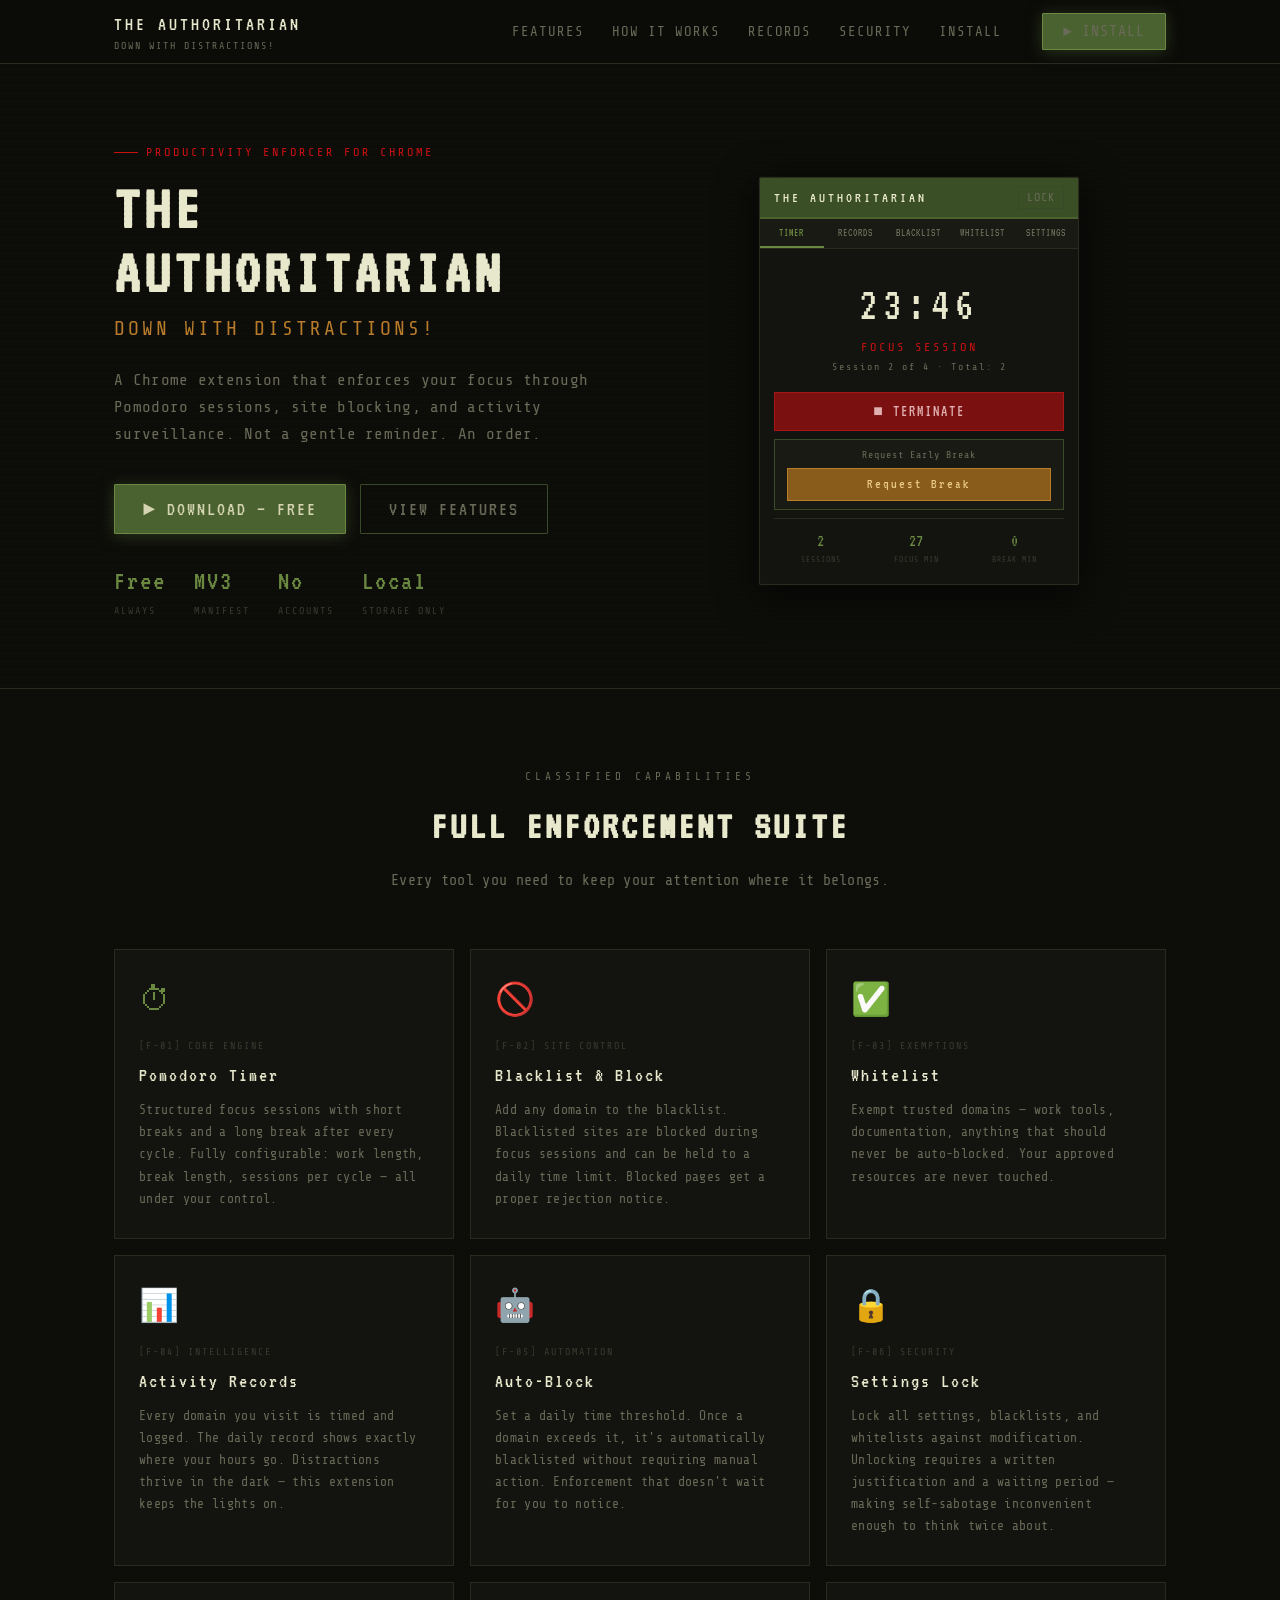
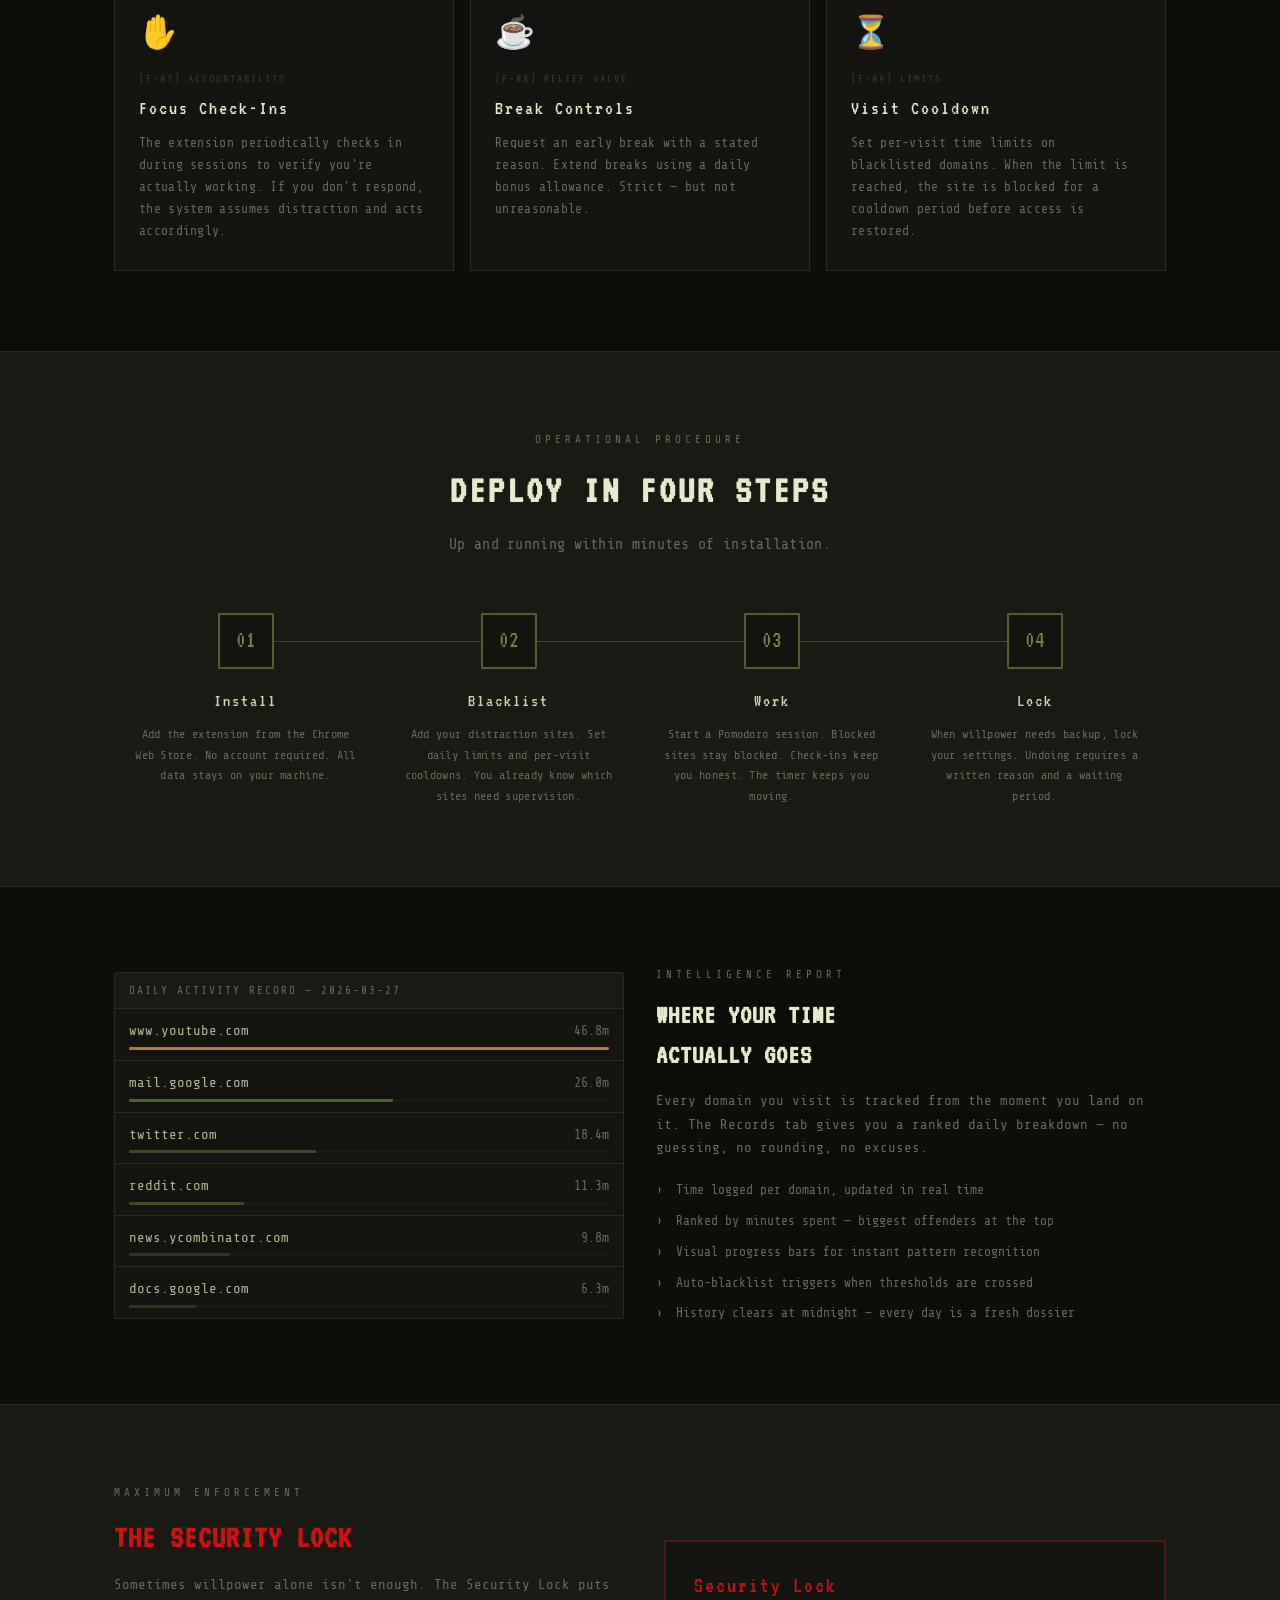
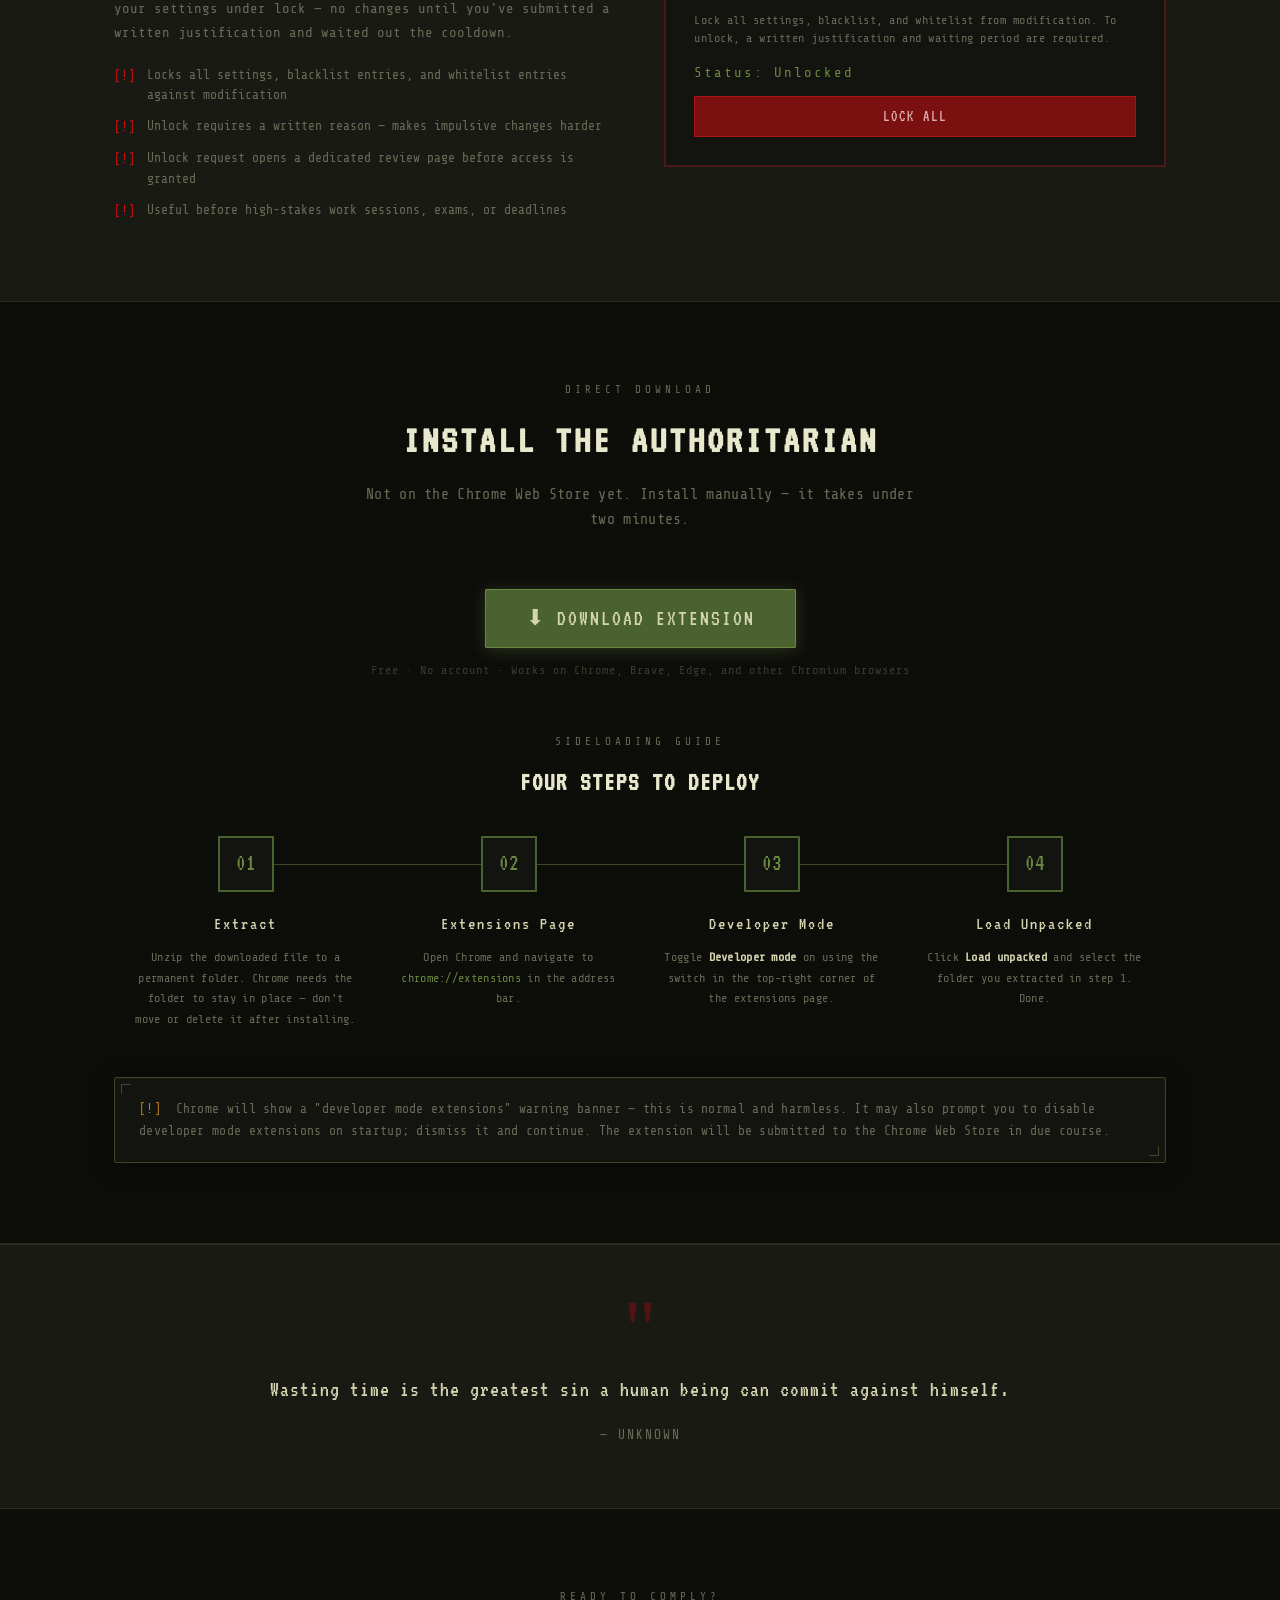
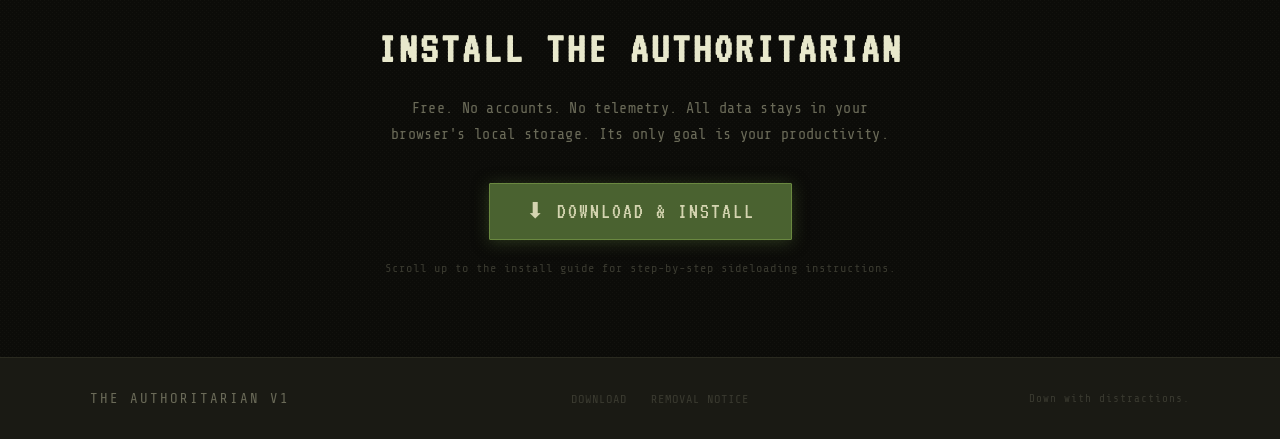
==== index.html @ 8052cf98 "Add files via upload" ====
<!DOCTYPE html>
<html lang="en">
<head>
  <meta charset="UTF-8">
  <meta name="viewport" content="width=device-width, initial-scale=1.0">
  <title>The Authoritarian — Down With Distractions</title>
  <meta name="description" content="A totalitarian productivity enforcer for Chrome. Pomodoro timer, site blacklisting, activity records, and a tamper-proof security lock. Down with distractions.">
  <link rel="icon" href="../icons/icon128.png">
  <link rel="stylesheet" href="style.css">
</head>
<body>

  <div class="static-rain" id="rain"></div>

  <!-- ============================================================
       NAV
       ============================================================ -->
  <nav>
    <div class="nav-inner">
      <div class="nav-brand">
        <span class="name">The Authoritarian</span>
        <span class="sub">Down with distractions!</span>
      </div>
      <ul class="nav-links">
        <li><a href="#features">Features</a></li>
        <li><a href="#how-it-works">How It Works</a></li>
        <li><a href="#records">Records</a></li>
        <li><a href="#lock">Security</a></li>
        <li><a href="#install">Install</a></li>
        <li class="nav-cta">
          <a class="btn btn-primary" href="#install" style="font-size:15px;padding:7px 20px;">► Install</a>
        </li>
      </ul>
    </div>
  </nav>

  <main>

    <!-- ============================================================
         HERO
         ============================================================ -->
    <section class="hero">
      <div class="container">
        <div class="hero-inner">
          <div class="hero-copy">
            <div class="hero-eyebrow">Productivity Enforcer for Chrome</div>
            <h1>THE<br>AUTHOR&shy;ITARIAN</h1>
            <div class="hero-sub">Down with distractions!</div>
            <p class="hero-desc">
              A Chrome extension that enforces your focus through Pomodoro sessions,
              site blocking, and activity surveillance. Not a gentle reminder.
              An order.
            </p>
            <div class="hero-actions">
              <a class="btn btn-primary" href="#install">► Download — Free</a>
              <a class="btn btn-outline" href="#features">View Features</a>
            </div>
            <div class="hero-meta">
              <div class="hero-stat">
                <div class="val">Free</div>
                <div class="lbl">Always</div>
              </div>
              <div class="hero-stat">
                <div class="val">MV3</div>
                <div class="lbl">Manifest</div>
              </div>
              <div class="hero-stat">
                <div class="val">No</div>
                <div class="lbl">Accounts</div>
              </div>
              <div class="hero-stat">
                <div class="val">Local</div>
                <div class="lbl">Storage Only</div>
              </div>
            </div>
          </div>

          <!-- Extension popup mockup -->
          <div class="mockup-wrap">
            <div class="mockup-glow"></div>
            <div class="mockup">
              <div class="mockup-header">
                <span class="title">THE AUTHORITARIAN</span>
                <span class="lock">LOCK</span>
              </div>
              <div class="mockup-tabs">
                <div class="mockup-tab active">Timer</div>
                <div class="mockup-tab">Records</div>
                <div class="mockup-tab">Blacklist</div>
                <div class="mockup-tab">Whitelist</div>
                <div class="mockup-tab">Settings</div>
              </div>
              <div class="mockup-body">
                <div class="mockup-timer">
                  <div class="time">23:46</div>
                  <div class="mode">Focus Session</div>
                  <div class="session">Session 2 of 4 · Total: 2</div>
                </div>
                <div class="mockup-terminate">■ Terminate</div>
                <div class="mockup-break-panel">
                  <div class="label">Request Early Break</div>
                  <div class="mockup-break-btn">Request Break</div>
                </div>
                <div class="mockup-stats">
                  <div class="mockup-stat"><div class="v">2</div><div class="l">Sessions</div></div>
                  <div class="mockup-stat"><div class="v">27</div><div class="l">Focus Min</div></div>
                  <div class="mockup-stat"><div class="v">0</div><div class="l">Break Min</div></div>
                </div>
              </div>
            </div>
          </div>
        </div>
      </div>
    </section>

    <!-- ============================================================
         FEATURES
         ============================================================ -->
    <section id="features">
      <div class="container">
        <div class="section-header">
          <div class="section-eyebrow">Classified Capabilities</div>
          <h2 class="section-title">Full Enforcement Suite</h2>
          <p class="section-sub">Every tool you need to keep your attention where it belongs.</p>
        </div>

        <div class="features-grid">

          <div class="feature-card">
            <span class="feature-icon">⏱</span>
            <div class="feature-code">[F-01] Core Engine</div>
            <div class="feature-title">Pomodoro Timer</div>
            <p class="feature-desc">
              Structured focus sessions with short breaks and a long break after every cycle.
              Fully configurable: work length, break length, sessions per cycle — all under your control.
            </p>
          </div>

          <div class="feature-card">
            <span class="feature-icon">🚫</span>
            <div class="feature-code">[F-02] Site Control</div>
            <div class="feature-title">Blacklist & Block</div>
            <p class="feature-desc">
              Add any domain to the blacklist. Blacklisted sites are blocked during focus sessions
              and can be held to a daily time limit. Blocked pages get a proper rejection notice.
            </p>
          </div>

          <div class="feature-card">
            <span class="feature-icon">✅</span>
            <div class="feature-code">[F-03] Exemptions</div>
            <div class="feature-title">Whitelist</div>
            <p class="feature-desc">
              Exempt trusted domains — work tools, documentation, anything that should never
              be auto-blocked. Your approved resources are never touched.
            </p>
          </div>

          <div class="feature-card">
            <span class="feature-icon">📊</span>
            <div class="feature-code">[F-04] Intelligence</div>
            <div class="feature-title">Activity Records</div>
            <p class="feature-desc">
              Every domain you visit is timed and logged. The daily record shows exactly where
              your hours go. Distractions thrive in the dark — this extension keeps the lights on.
            </p>
          </div>

          <div class="feature-card">
            <span class="feature-icon">🤖</span>
            <div class="feature-code">[F-05] Automation</div>
            <div class="feature-title">Auto-Block</div>
            <p class="feature-desc">
              Set a daily time threshold. Once a domain exceeds it, it's automatically blacklisted
              without requiring manual action. Enforcement that doesn't wait for you to notice.
            </p>
          </div>

          <div class="feature-card">
            <span class="feature-icon">🔒</span>
            <div class="feature-code">[F-06] Security</div>
            <div class="feature-title">Settings Lock</div>
            <p class="feature-desc">
              Lock all settings, blacklists, and whitelists against modification. Unlocking requires
              a written justification and a waiting period — making self-sabotage inconvenient
              enough to think twice about.
            </p>
          </div>

          <div class="feature-card">
            <span class="feature-icon">✋</span>
            <div class="feature-code">[F-07] Accountability</div>
            <div class="feature-title">Focus Check-Ins</div>
            <p class="feature-desc">
              The extension periodically checks in during sessions to verify you're actually working.
              If you don't respond, the system assumes distraction and acts accordingly.
            </p>
          </div>

          <div class="feature-card">
            <span class="feature-icon">☕</span>
            <div class="feature-code">[F-08] Relief Valve</div>
            <div class="feature-title">Break Controls</div>
            <p class="feature-desc">
              Request an early break with a stated reason. Extend breaks using a daily
              bonus allowance. Strict — but not unreasonable.
            </p>
          </div>

          <div class="feature-card">
            <span class="feature-icon">⏳</span>
            <div class="feature-code">[F-09] Limits</div>
            <div class="feature-title">Visit Cooldown</div>
            <p class="feature-desc">
              Set per-visit time limits on blacklisted domains. When the limit is reached,
              the site is blocked for a cooldown period before access is restored.
            </p>
          </div>

        </div>
      </div>
    </section>

    <!-- ============================================================
         HOW IT WORKS
         ============================================================ -->
    <section id="how-it-works" style="background: var(--bg-inset);">
      <div class="container">
        <div class="section-header">
          <div class="section-eyebrow">Operational Procedure</div>
          <h2 class="section-title">Deploy In Four Steps</h2>
          <p class="section-sub">Up and running within minutes of installation.</p>
        </div>

        <div class="steps">
          <div class="step">
            <div class="step-num">01</div>
            <div class="step-title">Install</div>
            <p class="step-desc">
              Add the extension from the Chrome Web Store. No account required.
              All data stays on your machine.
            </p>
          </div>
          <div class="step">
            <div class="step-num">02</div>
            <div class="step-title">Blacklist</div>
            <p class="step-desc">
              Add your distraction sites. Set daily limits and per-visit cooldowns.
              You already know which sites need supervision.
            </p>
          </div>
          <div class="step">
            <div class="step-num">03</div>
            <div class="step-title">Work</div>
            <p class="step-desc">
              Start a Pomodoro session. Blocked sites stay blocked.
              Check-ins keep you honest. The timer keeps you moving.
            </p>
          </div>
          <div class="step">
            <div class="step-num">04</div>
            <div class="step-title">Lock</div>
            <p class="step-desc">
              When willpower needs backup, lock your settings.
              Undoing requires a written reason and a waiting period.
            </p>
          </div>
        </div>
      </div>
    </section>

    <!-- ============================================================
         RECORDS
         ============================================================ -->
    <section id="records">
      <div class="container">
        <div class="records-demo">
          <div class="records-panel">
            <div class="records-panel-header">Daily Activity Record — 2026-03-27</div>
            <div class="record-row">
              <div class="record-row-top">
                <span class="record-domain">www.youtube.com</span>
                <span class="record-time">46.8m</span>
              </div>
              <div class="record-bar"><div class="record-fill top" style="width:100%"></div></div>
            </div>
            <div class="record-row">
              <div class="record-row-top">
                <span class="record-domain">mail.google.com</span>
                <span class="record-time">26.0m</span>
              </div>
              <div class="record-bar"><div class="record-fill high" style="width:55%"></div></div>
            </div>
            <div class="record-row">
              <div class="record-row-top">
                <span class="record-domain">twitter.com</span>
                <span class="record-time">18.4m</span>
              </div>
              <div class="record-bar"><div class="record-fill mid" style="width:39%"></div></div>
            </div>
            <div class="record-row">
              <div class="record-row-top">
                <span class="record-domain">reddit.com</span>
                <span class="record-time">11.3m</span>
              </div>
              <div class="record-bar"><div class="record-fill mid" style="width:24%"></div></div>
            </div>
            <div class="record-row">
              <div class="record-row-top">
                <span class="record-domain">news.ycombinator.com</span>
                <span class="record-time">9.8m</span>
              </div>
              <div class="record-bar"><div class="record-fill low" style="width:21%"></div></div>
            </div>
            <div class="record-row">
              <div class="record-row-top">
                <span class="record-domain">docs.google.com</span>
                <span class="record-time">6.3m</span>
              </div>
              <div class="record-bar"><div class="record-fill low" style="width:14%"></div></div>
            </div>
          </div>

          <div class="records-copy">
            <div class="section-eyebrow" style="text-align:left;margin-bottom:14px;">Intelligence Report</div>
            <h3>Where Your Time<br>Actually Goes</h3>
            <p>
              Every domain you visit is tracked from the moment you land on it.
              The Records tab gives you a ranked daily breakdown — no guessing,
              no rounding, no excuses.
            </p>
            <ul>
              <li>Time logged per domain, updated in real time</li>
              <li>Ranked by minutes spent — biggest offenders at the top</li>
              <li>Visual progress bars for instant pattern recognition</li>
              <li>Auto-blacklist triggers when thresholds are crossed</li>
              <li>History clears at midnight — every day is a fresh dossier</li>
            </ul>
          </div>
        </div>
      </div>
    </section>

    <!-- ============================================================
         SECURITY LOCK
         ============================================================ -->
    <section id="lock" style="background: var(--bg-inset);">
      <div class="container">
        <div class="lock-showcase">
          <div class="lock-copy">
            <div class="section-eyebrow" style="text-align:left;margin-bottom:14px;">Maximum Enforcement</div>
            <h3>The Security Lock</h3>
            <p>
              Sometimes willpower alone isn't enough. The Security Lock puts
              your settings under lock — no changes until you've submitted a written
              justification and waited out the cooldown.
            </p>
            <ul class="lock-feature-list">
              <li>
                <span>[!]</span>
                <span>Locks all settings, blacklist entries, and whitelist entries against modification</span>
              </li>
              <li>
                <span>[!]</span>
                <span>Unlock requires a written reason — makes impulsive changes harder</span>
              </li>
              <li>
                <span>[!]</span>
                <span>Unlock request opens a dedicated review page before access is granted</span>
              </li>
              <li>
                <span>[!]</span>
                <span>Useful before high-stakes work sessions, exams, or deadlines</span>
              </li>
            </ul>
          </div>

          <div class="lock-panel">
            <div class="lock-panel-title">Security Lock</div>
            <p class="lock-panel-desc">
              Lock all settings, blacklist, and whitelist from modification.
              To unlock, a written justification and waiting period are required.
            </p>
            <div class="lock-status-row">Status: Unlocked</div>
            <div class="lock-btns">
              <div class="lock-btn-demo deny">Lock All</div>
              <div class="lock-btn-demo amber">Request Unlock</div>
            </div>
          </div>
        </div>
      </div>
    </section>

    <!-- ============================================================
         INSTALL
         ============================================================ -->
    <section id="install">
      <div class="container">
        <div class="section-header">
          <div class="section-eyebrow">Direct Download</div>
          <h2 class="section-title">Install The Authoritarian</h2>
          <p class="section-sub">Not on the Chrome Web Store yet. Install manually — it takes under two minutes.</p>
        </div>

        <div style="text-align:center; margin-bottom:56px;">
          <a class="btn btn-primary" href="the-authoritarian.zip" download style="font-size:22px;padding:13px 40px;">⬇ Download Extension</a>
          <div class="cta-note" style="margin-top:14px;">Free · No account · Works on Chrome, Brave, Edge, and other Chromium browsers</div>
        </div>

        <div class="section-header" style="margin-bottom:36px;">
          <div class="section-eyebrow">Sideloading Guide</div>
          <h3 style="font-size:26px;letter-spacing:2px;color:var(--text-white);text-transform:uppercase;">Four Steps to Deploy</h3>
        </div>

        <div class="steps">
          <div class="step">
            <div class="step-num">01</div>
            <div class="step-title">Extract</div>
            <p class="step-desc">Unzip the downloaded file to a permanent folder. Chrome needs the folder to stay in place — don't move or delete it after installing.</p>
          </div>
          <div class="step">
            <div class="step-num">02</div>
            <div class="step-title">Extensions Page</div>
            <p class="step-desc">Open Chrome and navigate to <span style="font-family:var(--font-mono);color:var(--green-bright);font-size:12px;">chrome://extensions</span> in the address bar.</p>
          </div>
          <div class="step">
            <div class="step-num">03</div>
            <div class="step-title">Developer Mode</div>
            <p class="step-desc">Toggle <strong style="color:var(--text-bright)">Developer mode</strong> on using the switch in the top-right corner of the extensions page.</p>
          </div>
          <div class="step">
            <div class="step-num">04</div>
            <div class="step-title">Load Unpacked</div>
            <p class="step-desc">Click <strong style="color:var(--text-bright)">Load unpacked</strong> and select the folder you extracted in step 1. Done.</p>
          </div>
        </div>

        <div class="card" style="margin-top:48px;padding:20px 24px;border-color:var(--border-green);">
          <p style="font-size:13px;font-family:var(--font-mono);color:var(--text-dim);line-height:1.7;letter-spacing:0.3px;">
            <span style="color:var(--amber)">[!]</span>&nbsp;
            Chrome will show a "developer mode extensions" warning banner — this is normal and harmless. It may also prompt you to disable developer mode extensions on startup; dismiss it and continue. The extension will be submitted to the Chrome Web Store in due course.
          </p>
        </div>
      </div>
    </section>

    <!-- ============================================================
         QUOTE
         ============================================================ -->
    <div class="quote-section">
      <div class="container">
        <span class="quote-mark">"</span>
        <p class="quote-text">
          Wasting time is the greatest sin a human being can commit against himself.
        </p>
        <div class="quote-source">— Unknown</div>
      </div>
    </div>

    <!-- ============================================================
         CTA
         ============================================================ -->
    <section class="cta-section">
      <div class="container">
        <div class="section-eyebrow" style="margin-bottom:14px;">Ready to Comply?</div>
        <h2>Install The Authoritarian</h2>
        <p>
          Free. No accounts. No telemetry. All data stays in your browser's local storage.
          Its only goal is your productivity.
        </p>
        <div class="cta-actions">
          <a class="btn btn-primary" href="#install" style="font-size:22px;padding:12px 36px;">⬇ Download &amp; Install</a>
        </div>
        <div class="cta-note">Scroll up to the install guide for step-by-step sideloading instructions.</div>
      </div>
    </section>

  </main>

  <!-- ============================================================
       FOOTER
       ============================================================ -->
  <footer>
    <div class="footer-inner">
      <div class="footer-brand">The Authoritarian v1</div>
      <ul class="footer-links">
        <li><a href="the-authoritarian.zip" download>Download</a></li>
        <li><a href="uninstall.html">Removal Notice</a></li>
      </ul>
      <div class="footer-copy">Down with distractions.</div>
    </div>
  </footer>

  <script>
    // Falling green lines background effect
    const rain = document.getElementById('rain');
    for (let i = 0; i < 50; i++) {
      const line = document.createElement('div');
      line.className = 'rain-line';
      line.style.left              = Math.random() * 100 + '%';
      line.style.height            = (Math.random() * 40 + 20) + 'px';
      line.style.animationDuration = (Math.random() * 4 + 3) + 's';
      line.style.animationDelay    = Math.random() * 6 + 's';
      line.style.opacity           = (Math.random() * 0.3 + 0.05).toString();
      rain.appendChild(line);
    }
  </script>
</body>
</html>
---- style.css ----
/* ============================================================
   THE AUTHORITARIAN — Website Design System
   ============================================================ */

@import url('https://fonts.googleapis.com/css2?family=VT323&family=Share+Tech+Mono&display=swap');

:root {
  --bg:           #0c0c09;
  --bg-card:      #131310;
  --bg-inset:     #1a1a14;
  --bg-row:       #171714;

  --green:        #4a6230;
  --green-dim:    #3a4f25;
  --green-bright: #6a8840;
  --green-glow:   rgba(74, 98, 48, 0.25);

  --red:          #7a1010;
  --red-bright:   #a81515;
  --stamp:        #cc1111;
  --stamp-glow:   rgba(204, 17, 17, 0.3);

  --amber:        #b87c2a;
  --amber-dim:    #8a5c1c;

  --text:         #b4b494;
  --text-dim:     #6a6a58;
  --text-faint:   #3a3a30;
  --text-bright:  #d4d4b0;
  --text-white:   #e8e8cc;

  --border:       #2a2a20;
  --border-green: #3a4a28;
  --border-red:   #4a1818;

  --font-main:    'VT323', 'Courier New', monospace;
  --font-mono:    'Share Tech Mono', 'Courier New', monospace;

  --dither: url("data:image/svg+xml,%3Csvg xmlns='http://www.w3.org/2000/svg' width='4' height='4'%3E%3Crect width='1' height='1' x='0' y='0' fill='rgba(180,180,148,0.03)'/%3E%3Crect width='1' height='1' x='2' y='2' fill='rgba(180,180,148,0.03)'/%3E%3Crect width='1' height='1' x='1' y='3' fill='rgba(0,0,0,0.04)'/%3E%3Crect width='1' height='1' x='3' y='1' fill='rgba(0,0,0,0.04)'/%3E%3C/svg%3E");
}

*, *::before, *::after { margin: 0; padding: 0; box-sizing: border-box; }

html { scroll-behavior: smooth; }

body {
  background: var(--bg);
  background-image: var(--dither);
  color: var(--text);
  font-family: var(--font-main);
  font-size: 18px;
  line-height: 1.4;
  min-height: 100vh;
  overflow-x: hidden;
}

/* ---- Scrollbar ---- */
::-webkit-scrollbar { width: 6px; }
::-webkit-scrollbar-track { background: var(--bg); }
::-webkit-scrollbar-thumb { background: var(--border-green); border-radius: 1px; }

/* ---- Typography ---- */
h1, h2, h3, h4 {
  font-family: var(--font-main);
  color: var(--text-white);
  letter-spacing: 1px;
  text-transform: uppercase;
}

p { line-height: 1.6; }

a { color: var(--green-bright); text-decoration: none; }
a:hover { color: var(--text-bright); }

/* ---- Layout ---- */
.container {
  max-width: 1100px;
  margin: 0 auto;
  padding: 0 24px;
}

/* ---- Buttons ---- */
.btn {
  font-family: var(--font-main);
  font-size: 20px;
  letter-spacing: 2px;
  text-transform: uppercase;
  border: none;
  border-radius: 1px;
  padding: 10px 28px;
  cursor: pointer;
  transition: all 0.1s;
  display: inline-block;
  text-align: center;
}
.btn:active { transform: translateY(1px); }

.btn-primary {
  background: var(--green);
  color: var(--text-bright);
  border: 1px solid var(--green-bright);
  box-shadow: 0 2px 16px rgba(74,98,48,0.5);
}
.btn-primary:hover { background: var(--green-bright); color: var(--text-white); }

.btn-red {
  background: var(--red);
  color: #e0b0b0;
  border: 1px solid var(--red-bright);
  box-shadow: 0 2px 12px rgba(122,16,16,0.4);
}
.btn-red:hover { background: var(--red-bright); }

.btn-outline {
  background: transparent;
  color: var(--text-dim);
  border: 1px solid var(--border-green);
}
.btn-outline:hover { border-color: var(--green); color: var(--text); }

/* ---- Tag ---- */
.tag {
  font-size: 11px;
  font-family: var(--font-mono);
  letter-spacing: 2px;
  text-transform: uppercase;
  padding: 3px 10px;
  border-radius: 1px;
  display: inline-block;
}
.tag-green { background: rgba(74,98,48,0.2); color: var(--green-bright); border: 1px solid var(--border-green); }
.tag-red   { background: rgba(122,16,16,0.2); color: #d06060; border: 1px solid var(--border-red); }
.tag-amber { background: rgba(184,124,42,0.15); color: var(--amber); border: 1px solid rgba(184,124,42,0.3); }

/* ---- Card ---- */
.card {
  background: var(--bg-card);
  background-image: var(--dither);
  border: 1px solid var(--border);
  border-radius: 2px;
  box-shadow: 0 4px 24px rgba(0,0,0,0.5), inset 0 1px 0 rgba(180,180,148,0.04);
  position: relative;
}
.card::before {
  content: '';
  position: absolute;
  top: 6px; left: 6px;
  width: 10px; height: 10px;
  border-top: 1px solid var(--border-green);
  border-left: 1px solid var(--border-green);
  pointer-events: none;
}
.card::after {
  content: '';
  position: absolute;
  bottom: 6px; right: 6px;
  width: 10px; height: 10px;
  border-bottom: 1px solid var(--border-green);
  border-right: 1px solid var(--border-green);
  pointer-events: none;
}

/* ---- Divider ---- */
.divider {
  border: none;
  border-top: 1px solid var(--border);
  margin: 0;
}

/* ================================================================
   NAV
   ================================================================ */
nav {
  position: sticky;
  top: 0;
  z-index: 100;
  background: rgba(12,12,9,0.95);
  border-bottom: 1px solid var(--border);
  backdrop-filter: blur(8px);
}
.nav-inner {
  display: flex;
  align-items: center;
  justify-content: space-between;
  padding: 10px 24px;
  max-width: 1100px;
  margin: 0 auto;
}
.nav-brand {
  display: flex;
  flex-direction: column;
  gap: 1px;
}
.nav-brand .name {
  font-size: 20px;
  color: var(--text-white);
  letter-spacing: 3px;
  font-family: var(--font-main);
  text-transform: uppercase;
}
.nav-brand .sub {
  font-size: 10px;
  color: var(--text-dim);
  letter-spacing: 2px;
  font-family: var(--font-mono);
  text-transform: uppercase;
}
.nav-links {
  display: flex;
  align-items: center;
  gap: 28px;
  list-style: none;
}
.nav-links a {
  font-size: 14px;
  font-family: var(--font-mono);
  color: var(--text-dim);
  letter-spacing: 1px;
  text-transform: uppercase;
  transition: color 0.15s;
}
.nav-links a:hover { color: var(--text-bright); }
.nav-cta { margin-left: 12px; }

/* ================================================================
   HERO
   ================================================================ */
.hero {
  padding: 80px 0 70px;
  position: relative;
  overflow: hidden;
  border-bottom: 1px solid var(--border);
}

/* scan-line overlay */
.hero::before {
  content: '';
  position: absolute;
  inset: 0;
  background: repeating-linear-gradient(
    transparent,
    transparent 3px,
    rgba(0,0,0,0.06) 3px,
    rgba(0,0,0,0.06) 4px
  );
  pointer-events: none;
}

.hero-inner {
  display: grid;
  grid-template-columns: 1fr 1fr;
  gap: 64px;
  align-items: center;
  position: relative;
  z-index: 1;
}

.hero-eyebrow {
  font-size: 12px;
  font-family: var(--font-mono);
  color: var(--stamp);
  letter-spacing: 3px;
  text-transform: uppercase;
  margin-bottom: 16px;
  display: flex;
  align-items: center;
  gap: 8px;
}
.hero-eyebrow::before {
  content: '';
  display: inline-block;
  width: 24px;
  height: 1px;
  background: var(--stamp);
}

.hero h1 {
  font-size: 64px;
  line-height: 1;
  color: var(--text-white);
  letter-spacing: 4px;
  margin-bottom: 10px;
}

.hero-sub {
  font-size: 20px;
  color: var(--amber);
  letter-spacing: 3px;
  font-family: var(--font-mono);
  text-transform: uppercase;
  margin-bottom: 24px;
}

.hero-desc {
  font-size: 16px;
  font-family: var(--font-mono);
  color: var(--text-dim);
  line-height: 1.7;
  letter-spacing: 0.3px;
  margin-bottom: 36px;
  max-width: 480px;
}

.hero-actions {
  display: flex;
  gap: 14px;
  align-items: center;
  flex-wrap: wrap;
}

.hero-meta {
  margin-top: 28px;
  display: flex;
  gap: 28px;
}
.hero-stat { text-align: left; }
.hero-stat .val {
  font-size: 28px;
  color: var(--green-bright);
  font-family: var(--font-main);
  letter-spacing: 2px;
}
.hero-stat .lbl {
  font-size: 10px;
  font-family: var(--font-mono);
  color: var(--text-faint);
  letter-spacing: 2px;
  text-transform: uppercase;
  margin-top: 2px;
}

/* ---- Extension mockup ---- */
.mockup-wrap {
  position: relative;
  display: flex;
  justify-content: center;
  align-items: center;
}

.mockup-glow {
  position: absolute;
  width: 340px;
  height: 340px;
  background: radial-gradient(circle, rgba(74,98,48,0.15) 0%, transparent 70%);
  border-radius: 50%;
}

.mockup {
  width: 320px;
  background: var(--bg-card);
  border: 1px solid var(--border);
  border-radius: 2px;
  box-shadow: 0 8px 40px rgba(0,0,0,0.7), 0 0 1px var(--border-green);
  overflow: hidden;
  position: relative;
}

.mockup-header {
  background: var(--green-dim);
  border-bottom: 2px solid var(--green);
  padding: 8px 14px;
  display: flex;
  justify-content: space-between;
  align-items: center;
}
.mockup-header .title {
  font-size: 15px;
  color: var(--text-white);
  letter-spacing: 3px;
}
.mockup-header .lock {
  font-size: 12px;
  color: var(--text-dim);
  font-family: var(--font-mono);
  letter-spacing: 1px;
  border: 1px solid var(--border-green);
  padding: 2px 8px;
}

.mockup-tabs {
  display: flex;
  background: var(--bg-inset);
  border-bottom: 1px solid var(--border);
}
.mockup-tab {
  flex: 1;
  padding: 6px 4px;
  text-align: center;
  font-size: 11px;
  font-family: var(--font-main);
  letter-spacing: 1px;
  text-transform: uppercase;
  color: var(--text-dim);
  border-bottom: 2px solid transparent;
}
.mockup-tab.active {
  color: var(--green-bright);
  border-bottom-color: var(--green-bright);
}

.mockup-body { padding: 14px; }

.mockup-timer {
  text-align: center;
  padding: 10px 0;
}
.mockup-timer .time {
  font-size: 46px;
  font-family: var(--font-main);
  color: var(--text-white);
  letter-spacing: 6px;
}
.mockup-timer .mode {
  font-size: 12px;
  font-family: var(--font-mono);
  color: var(--stamp);
  letter-spacing: 3px;
  text-transform: uppercase;
  margin-top: 2px;
}
.mockup-timer .session {
  font-size: 10px;
  font-family: var(--font-mono);
  color: var(--text-dim);
  letter-spacing: 2px;
  margin-top: 4px;
}

.mockup-terminate {
  background: var(--red);
  border: 1px solid var(--red-bright);
  color: #e0b0b0;
  font-family: var(--font-main);
  font-size: 16px;
  letter-spacing: 2px;
  text-transform: uppercase;
  width: 100%;
  padding: 7px;
  text-align: center;
  margin: 8px 0;
  cursor: default;
}

.mockup-break-panel {
  background: var(--bg-inset);
  border: 1px solid var(--border-green);
  padding: 8px 12px;
  text-align: center;
}
.mockup-break-panel .label {
  font-size: 10px;
  font-family: var(--font-mono);
  color: var(--text-dim);
  letter-spacing: 1px;
  margin-bottom: 6px;
}
.mockup-break-btn {
  background: var(--amber-dim);
  border: 1px solid var(--amber);
  color: #e8c880;
  font-family: var(--font-main);
  font-size: 14px;
  letter-spacing: 2px;
  width: 100%;
  padding: 6px;
  text-align: center;
  cursor: default;
}

.mockup-stats {
  display: flex;
  justify-content: space-around;
  padding: 10px 0 4px;
  border-top: 1px solid var(--border);
  margin-top: 8px;
}
.mockup-stat .v {
  font-size: 18px;
  color: var(--green-bright);
  font-family: var(--font-main);
  text-align: center;
}
.mockup-stat .l {
  font-size: 8px;
  font-family: var(--font-mono);
  color: var(--text-faint);
  text-transform: uppercase;
  letter-spacing: 1px;
  text-align: center;
}

/* ================================================================
   SECTION COMMON
   ================================================================ */
section {
  padding: 80px 0;
  border-bottom: 1px solid var(--border);
}

.section-header {
  text-align: center;
  margin-bottom: 56px;
}
.section-eyebrow {
  font-size: 11px;
  font-family: var(--font-mono);
  color: var(--text-dim);
  letter-spacing: 4px;
  text-transform: uppercase;
  margin-bottom: 14px;
}
.section-title {
  font-size: 40px;
  color: var(--text-white);
  letter-spacing: 3px;
  margin-bottom: 14px;
}
.section-sub {
  font-size: 15px;
  font-family: var(--font-mono);
  color: var(--text-dim);
  letter-spacing: 0.3px;
  max-width: 580px;
  margin: 0 auto;
  line-height: 1.7;
}

/* ================================================================
   FEATURES GRID
   ================================================================ */
.features-grid {
  display: grid;
  grid-template-columns: repeat(3, 1fr);
  gap: 16px;
}

.feature-card {
  background: var(--bg-card);
  border: 1px solid var(--border);
  padding: 28px 24px;
  position: relative;
  transition: border-color 0.2s, box-shadow 0.2s;
}
.feature-card:hover {
  border-color: var(--border-green);
  box-shadow: 0 4px 24px rgba(74,98,48,0.15);
}
.feature-card::before {
  content: '';
  position: absolute;
  top: 0; left: 0; right: 0;
  height: 2px;
  background: var(--green);
  opacity: 0;
  transition: opacity 0.2s;
}
.feature-card:hover::before { opacity: 1; }

.feature-icon {
  font-size: 32px;
  margin-bottom: 16px;
  display: block;
  font-family: var(--font-mono);
  color: var(--green-bright);
  letter-spacing: 0;
}

.feature-code {
  font-size: 10px;
  font-family: var(--font-mono);
  color: var(--text-faint);
  letter-spacing: 2px;
  text-transform: uppercase;
  margin-bottom: 8px;
}

.feature-title {
  font-size: 20px;
  color: var(--text-white);
  letter-spacing: 2px;
  margin-bottom: 10px;
}

.feature-desc {
  font-size: 13px;
  font-family: var(--font-mono);
  color: var(--text-dim);
  line-height: 1.7;
  letter-spacing: 0.3px;
}

/* ================================================================
   HOW IT WORKS
   ================================================================ */
.steps {
  display: grid;
  grid-template-columns: repeat(4, 1fr);
  gap: 0;
  position: relative;
}
.steps::before {
  content: '';
  position: absolute;
  top: 28px;
  left: 10%;
  right: 10%;
  height: 1px;
  background: var(--border-green);
  z-index: 0;
}

.step {
  text-align: center;
  padding: 0 20px;
  position: relative;
  z-index: 1;
}

.step-num {
  width: 56px;
  height: 56px;
  background: var(--bg-card);
  border: 2px solid var(--green);
  border-radius: 1px;
  display: flex;
  align-items: center;
  justify-content: center;
  margin: 0 auto 20px;
  font-size: 24px;
  color: var(--green-bright);
  font-family: var(--font-main);
  letter-spacing: 0;
  position: relative;
}

.step-title {
  font-size: 18px;
  color: var(--text-bright);
  letter-spacing: 2px;
  margin-bottom: 10px;
}

.step-desc {
  font-size: 12px;
  font-family: var(--font-mono);
  color: var(--text-dim);
  line-height: 1.7;
  letter-spacing: 0.3px;
}

/* ================================================================
   RECORDS PREVIEW
   ================================================================ */
.records-demo {
  display: grid;
  grid-template-columns: 1fr 1fr;
  gap: 32px;
  align-items: center;
}

.records-panel {
  background: var(--bg-card);
  border: 1px solid var(--border);
  border-radius: 2px;
  overflow: hidden;
}

.records-panel-header {
  background: var(--bg-inset);
  border-bottom: 1px solid var(--border);
  padding: 10px 14px;
  font-size: 11px;
  font-family: var(--font-mono);
  color: var(--text-dim);
  letter-spacing: 2px;
  text-transform: uppercase;
}

.record-row {
  padding: 12px 14px 10px;
  border-bottom: 1px solid var(--border);
}
.record-row:last-child { border-bottom: none; }

.record-row-top {
  display: flex;
  justify-content: space-between;
  align-items: baseline;
  margin-bottom: 6px;
}
.record-domain {
  font-size: 14px;
  font-family: var(--font-mono);
  color: var(--text);
}
.record-time {
  font-size: 13px;
  font-family: var(--font-mono);
  color: var(--text-dim);
}
.record-bar {
  height: 3px;
  background: var(--bg-inset);
  border-radius: 1px;
  overflow: hidden;
}
.record-fill {
  height: 100%;
  border-radius: 1px;
}
.record-fill.top { background: var(--amber); }
.record-fill.high { background: var(--green); }
.record-fill.mid { background: var(--green); opacity: 0.7; }
.record-fill.low { background: var(--green); opacity: 0.4; }

.records-copy h3 {
  font-size: 28px;
  margin-bottom: 14px;
}
.records-copy p {
  font-size: 14px;
  font-family: var(--font-mono);
  color: var(--text-dim);
  line-height: 1.7;
  margin-bottom: 20px;
}
.records-copy ul {
  list-style: none;
  display: flex;
  flex-direction: column;
  gap: 10px;
}
.records-copy li {
  font-size: 13px;
  font-family: var(--font-mono);
  color: var(--text-dim);
  padding-left: 20px;
  position: relative;
  line-height: 1.6;
}
.records-copy li::before {
  content: '›';
  position: absolute;
  left: 0;
  color: var(--green-bright);
}

/* ================================================================
   SECURITY LOCK SECTION
   ================================================================ */
.lock-showcase {
  display: grid;
  grid-template-columns: 1fr 1fr;
  gap: 48px;
  align-items: center;
}

.lock-copy h3 {
  font-size: 32px;
  margin-bottom: 14px;
  color: var(--stamp);
}
.lock-copy p {
  font-size: 14px;
  font-family: var(--font-mono);
  color: var(--text-dim);
  line-height: 1.7;
  margin-bottom: 20px;
}

.lock-feature-list {
  list-style: none;
  display: flex;
  flex-direction: column;
  gap: 10px;
}
.lock-feature-list li {
  display: flex;
  gap: 12px;
  font-size: 13px;
  font-family: var(--font-mono);
  color: var(--text-dim);
  align-items: flex-start;
  line-height: 1.6;
}
.lock-feature-list li span:first-child {
  color: var(--stamp);
  flex-shrink: 0;
  margin-top: 1px;
}

.lock-panel {
  background: var(--bg-card);
  border: 2px solid var(--border-red);
  padding: 28px;
}

.lock-panel-title {
  font-size: 22px;
  color: var(--stamp);
  letter-spacing: 2px;
  margin-bottom: 10px;
}

.lock-panel-desc {
  font-size: 12px;
  font-family: var(--font-mono);
  color: var(--text-dim);
  line-height: 1.5;
  letter-spacing: 0.5px;
  margin-bottom: 16px;
}

.lock-status-row {
  font-size: 14px;
  font-family: var(--font-mono);
  color: var(--green-bright);
  letter-spacing: 2px;
  margin-bottom: 14px;
}

.lock-btns {
  display: flex;
  gap: 10px;
}
.lock-btn-demo {
  flex: 1;
  padding: 8px;
  text-align: center;
  font-family: var(--font-main);
  font-size: 16px;
  letter-spacing: 2px;
  text-transform: uppercase;
  cursor: default;
}
.lock-btn-demo.deny {
  background: var(--red);
  border: 1px solid var(--red-bright);
  color: #e0b0b0;
}
.lock-btn-demo.amber {
  background: var(--amber-dim);
  border: 1px solid var(--amber);
  color: #e8c880;
  display: none;
}

/* ================================================================
   QUOTE
   ================================================================ */
.quote-section {
  padding: 64px 0;
  background: var(--bg-inset);
  border-top: 1px solid var(--border);
  border-bottom: 1px solid var(--border);
  text-align: center;
}

.quote-mark {
  font-size: 80px;
  line-height: 0.5;
  color: var(--red);
  font-family: Georgia, serif;
  display: block;
  margin-bottom: 24px;
  opacity: 0.6;
}

.quote-text {
  font-size: 22px;
  font-family: var(--font-main);
  color: var(--text-bright);
  letter-spacing: 1px;
  max-width: 760px;
  margin: 0 auto 20px;
  line-height: 1.5;
}

.quote-source {
  font-size: 13px;
  font-family: var(--font-mono);
  color: var(--text-dim);
  letter-spacing: 2px;
  text-transform: uppercase;
}

/* ================================================================
   CTA SECTION
   ================================================================ */
.cta-section {
  padding: 80px 0;
  text-align: center;
  border-bottom: none;
}

.cta-section h2 {
  font-size: 44px;
  color: var(--text-white);
  letter-spacing: 3px;
  margin-bottom: 16px;
}

.cta-section p {
  font-size: 15px;
  font-family: var(--font-mono);
  color: var(--text-dim);
  max-width: 520px;
  margin: 0 auto 36px;
  line-height: 1.7;
  letter-spacing: 0.3px;
}

.cta-actions {
  display: flex;
  gap: 16px;
  justify-content: center;
  align-items: center;
  flex-wrap: wrap;
}

.cta-note {
  margin-top: 20px;
  font-size: 12px;
  font-family: var(--font-mono);
  color: var(--text-faint);
  letter-spacing: 1px;
}

/* ================================================================
   FOOTER
   ================================================================ */
footer {
  background: var(--bg-inset);
  border-top: 1px solid var(--border);
  padding: 28px 24px;
  text-align: center;
}

.footer-inner {
  max-width: 1100px;
  margin: 0 auto;
  display: flex;
  justify-content: space-between;
  align-items: center;
  gap: 16px;
  flex-wrap: wrap;
}

.footer-brand {
  font-size: 14px;
  font-family: var(--font-mono);
  color: var(--text-dim);
  letter-spacing: 2px;
  text-transform: uppercase;
}

.footer-links {
  display: flex;
  gap: 24px;
  list-style: none;
}

.footer-links a {
  font-size: 12px;
  font-family: var(--font-mono);
  color: var(--text-faint);
  letter-spacing: 1px;
  text-transform: uppercase;
  transition: color 0.15s;
}
.footer-links a:hover { color: var(--text-dim); }

.footer-copy {
  font-size: 11px;
  font-family: var(--font-mono);
  color: var(--text-faint);
  letter-spacing: 1px;
}

/* ================================================================
   RAIN ANIMATION (background effect)
   ================================================================ */
.static-rain {
  position: fixed;
  inset: 0;
  pointer-events: none;
  z-index: 0;
  overflow: hidden;
}
.rain-line {
  position: absolute;
  width: 1px;
  background: linear-gradient(to bottom, transparent, rgba(74,98,48,0.15), transparent);
  animation: rain-fall linear infinite;
}
@keyframes rain-fall {
  0%   { transform: translateY(-100vh); }
  100% { transform: translateY(200vh); }
}

/* everything above the rain */
nav, main, footer { position: relative; z-index: 1; }

/* ================================================================
   RESPONSIVE
   ================================================================ */
@media (max-width: 900px) {
  .hero-inner { grid-template-columns: 1fr; gap: 40px; }
  .mockup-wrap { display: none; }
  .hero h1 { font-size: 48px; }
  .features-grid { grid-template-columns: repeat(2, 1fr); }
  .steps { grid-template-columns: repeat(2, 1fr); gap: 32px; }
  .steps::before { display: none; }
  .records-demo { grid-template-columns: 1fr; }
  .lock-showcase { grid-template-columns: 1fr; }
  .nav-links { display: none; }
}

@media (max-width: 600px) {
  .features-grid { grid-template-columns: 1fr; }
  .steps { grid-template-columns: 1fr; }
  .hero h1 { font-size: 36px; }
  .section-title { font-size: 28px; }
}
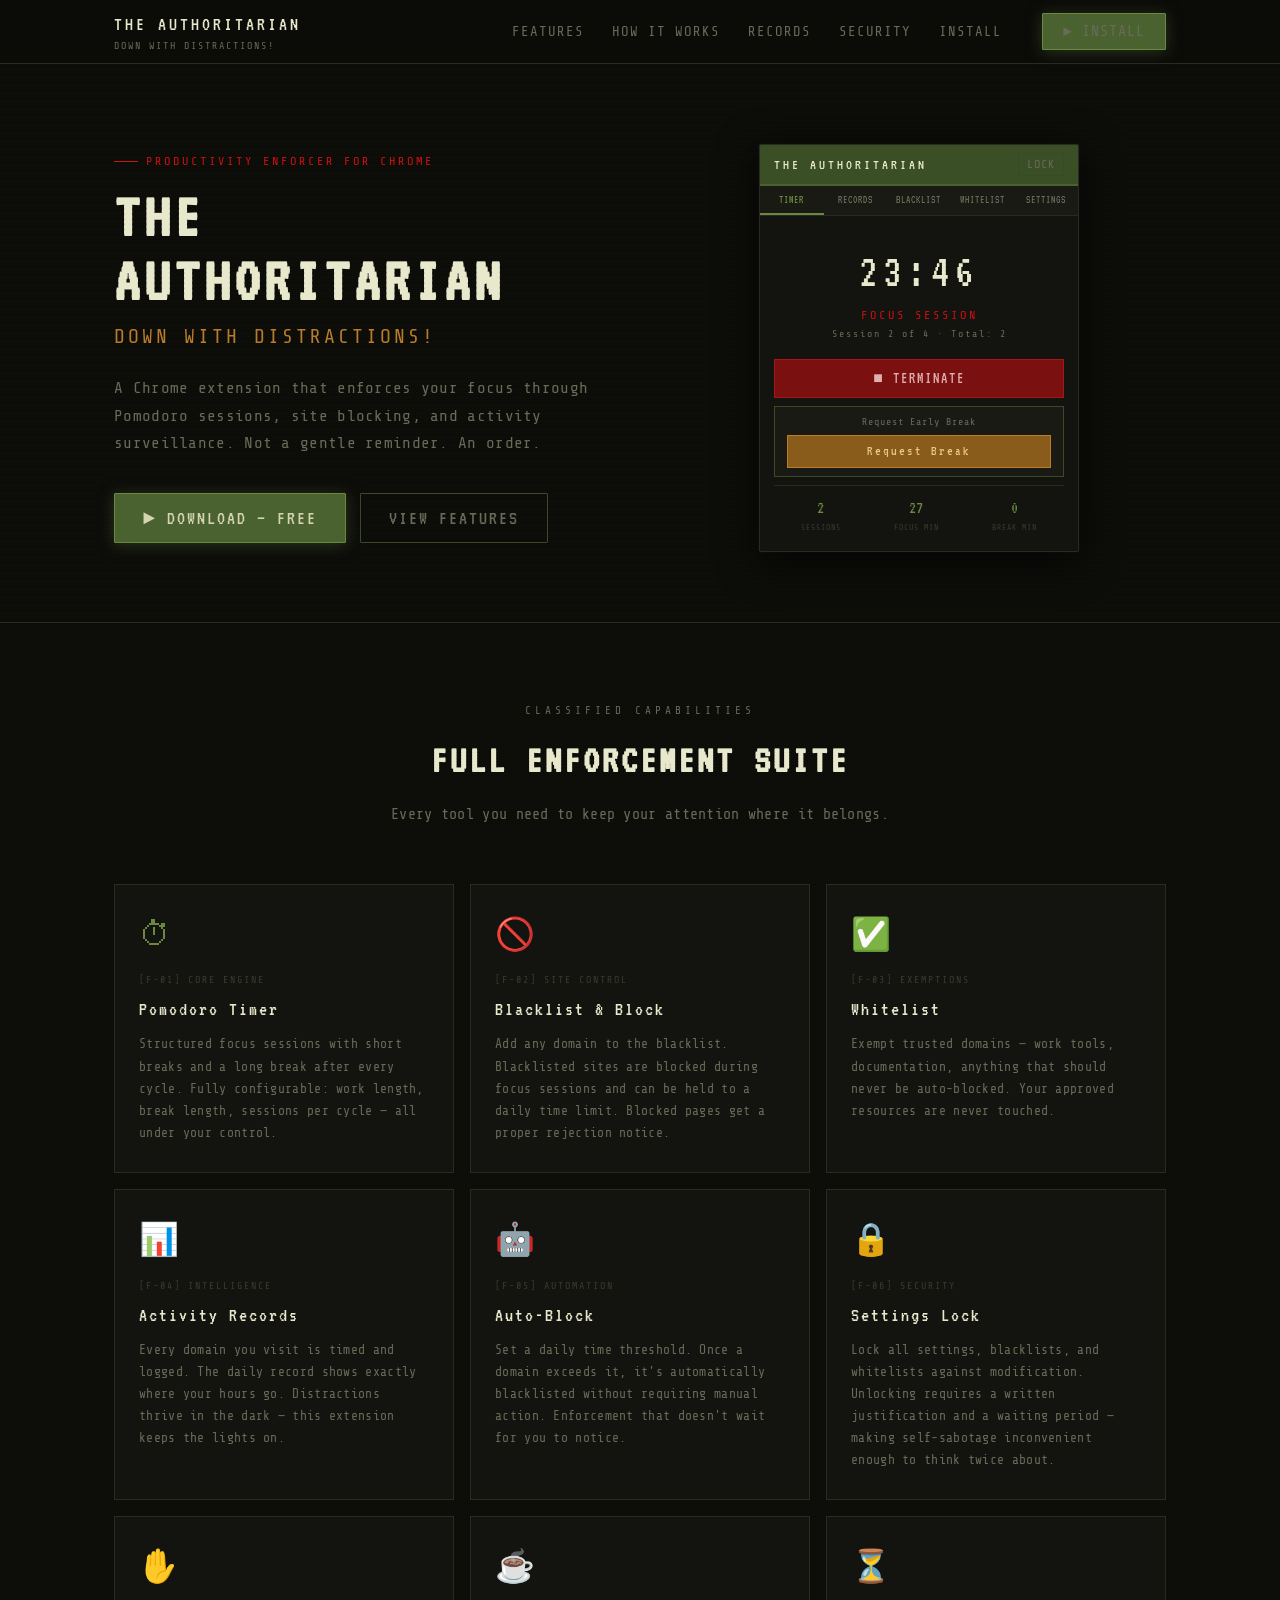
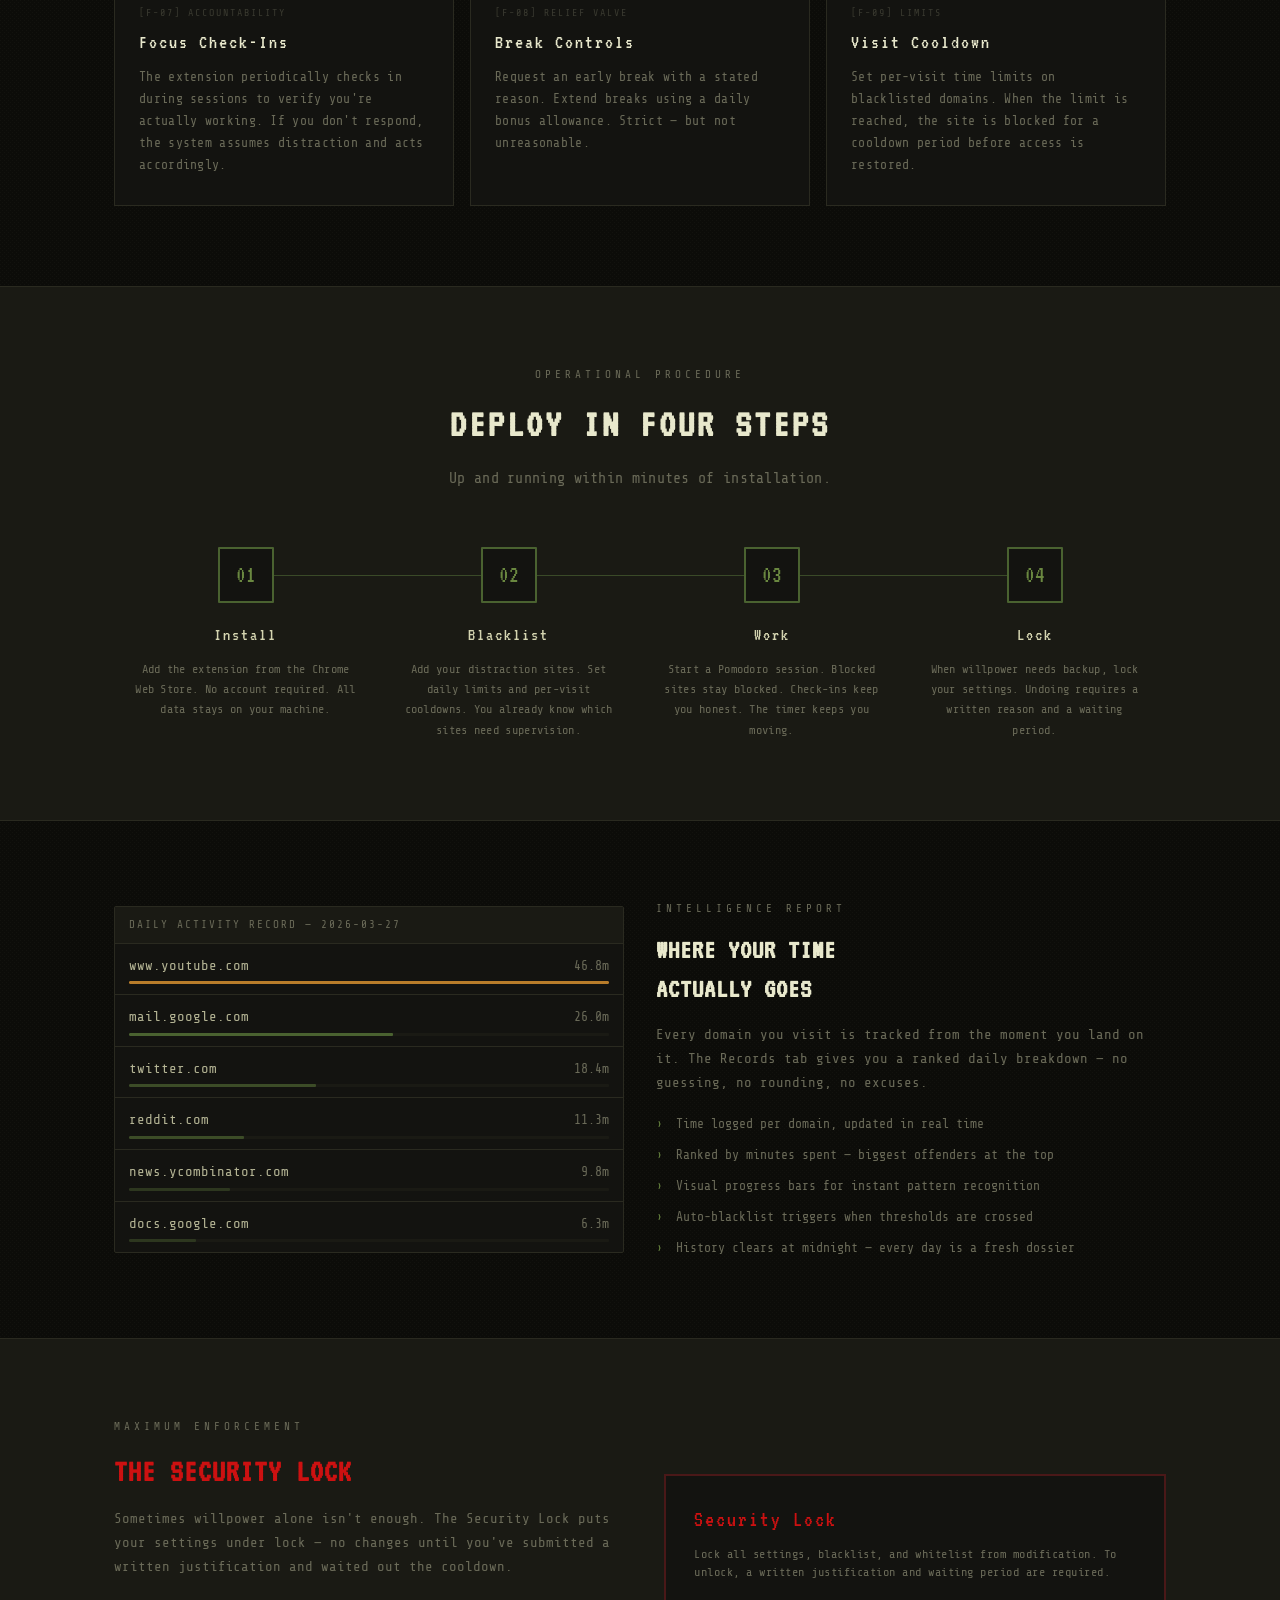
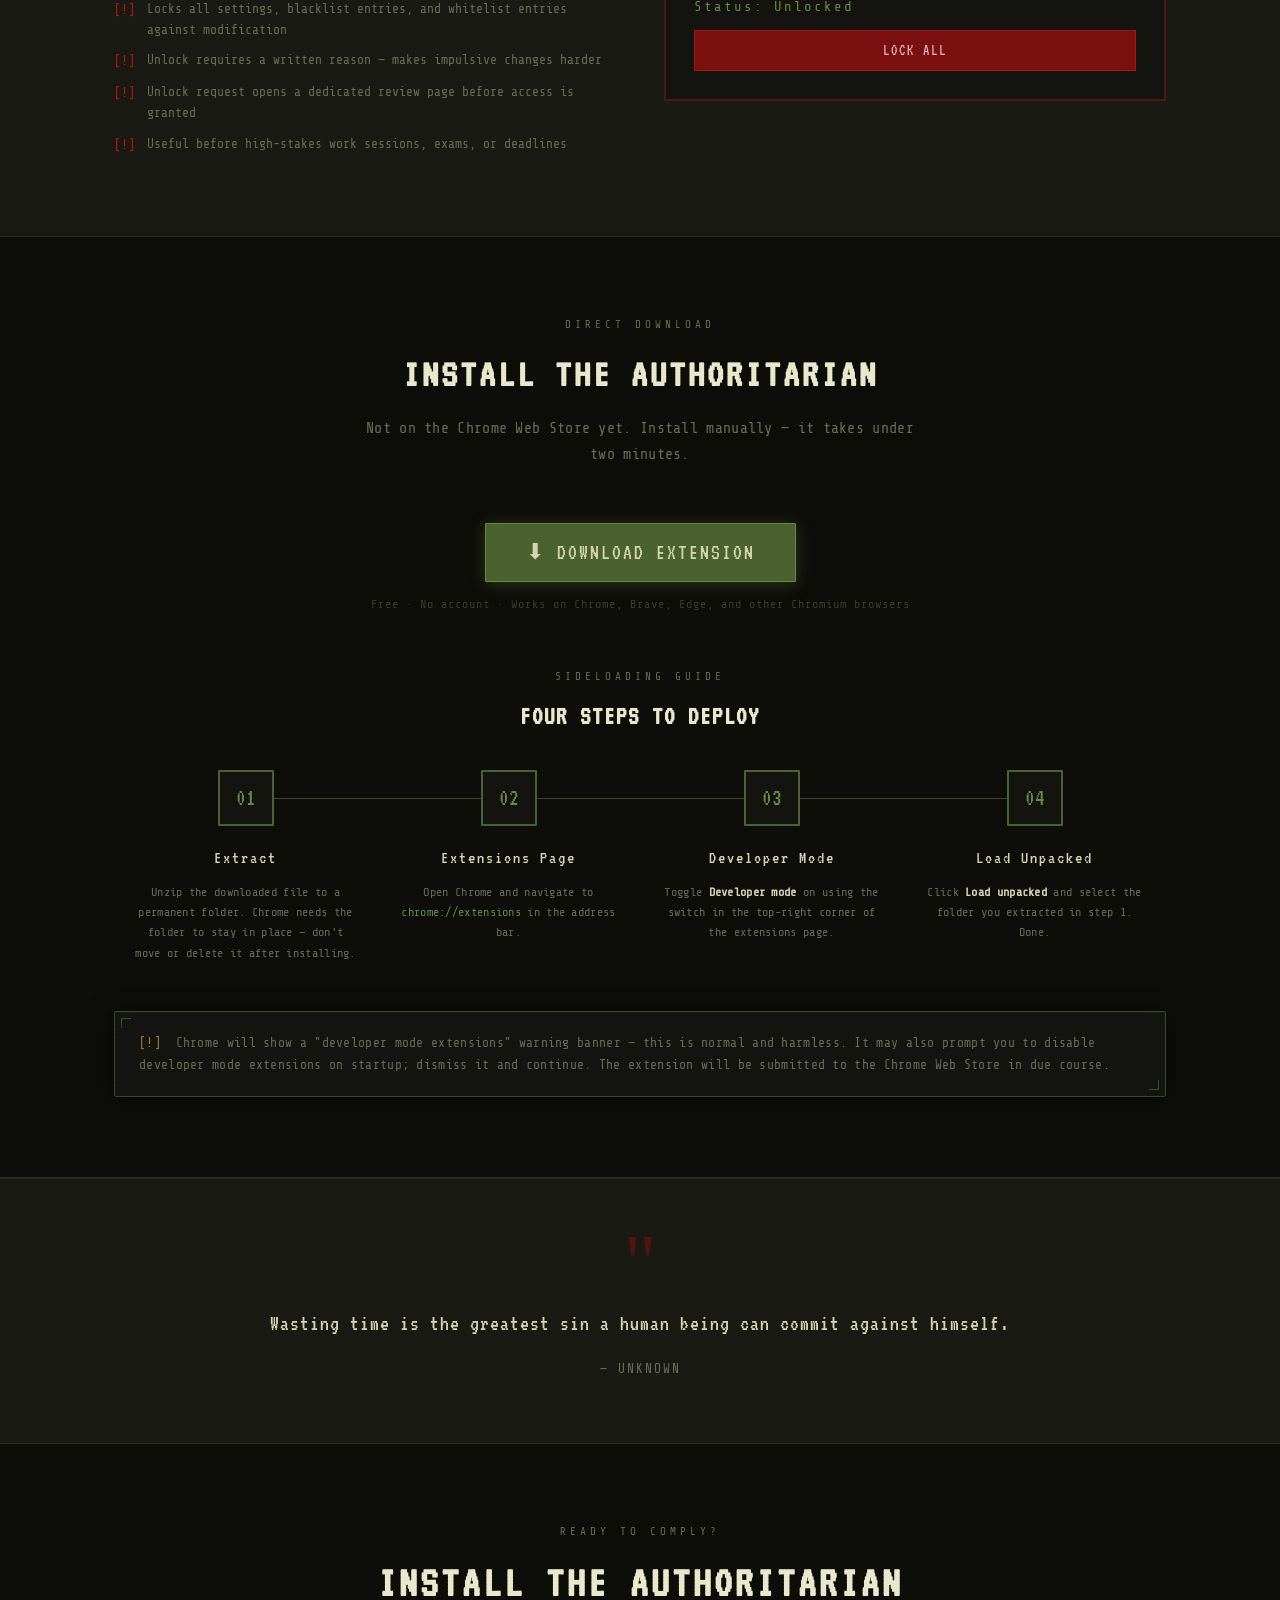
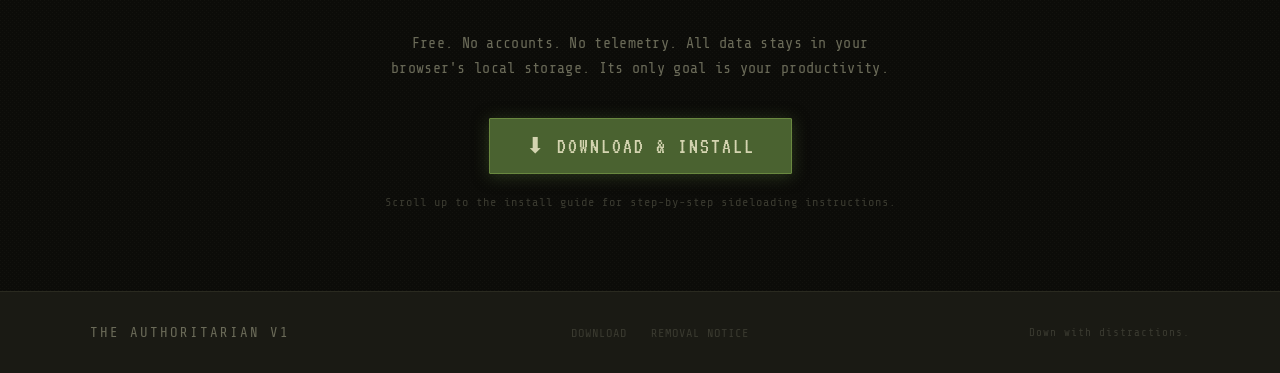
==== commit f7cd75fe: "Add files via upload" ====
--- a/index.html
+++ b/index.html
@@ -54,24 +54,6 @@
             <div class="hero-actions">
               <a class="btn btn-primary" href="#install">► Download — Free</a>
               <a class="btn btn-outline" href="#features">View Features</a>
-            </div>
-            <div class="hero-meta">
-              <div class="hero-stat">
-                <div class="val">Free</div>
-                <div class="lbl">Always</div>
-              </div>
-              <div class="hero-stat">
-                <div class="val">MV3</div>
-                <div class="lbl">Manifest</div>
-              </div>
-              <div class="hero-stat">
-                <div class="val">No</div>
-                <div class="lbl">Accounts</div>
-              </div>
-              <div class="hero-stat">
-                <div class="val">Local</div>
-                <div class="lbl">Storage Only</div>
-              </div>
             </div>
           </div>
 
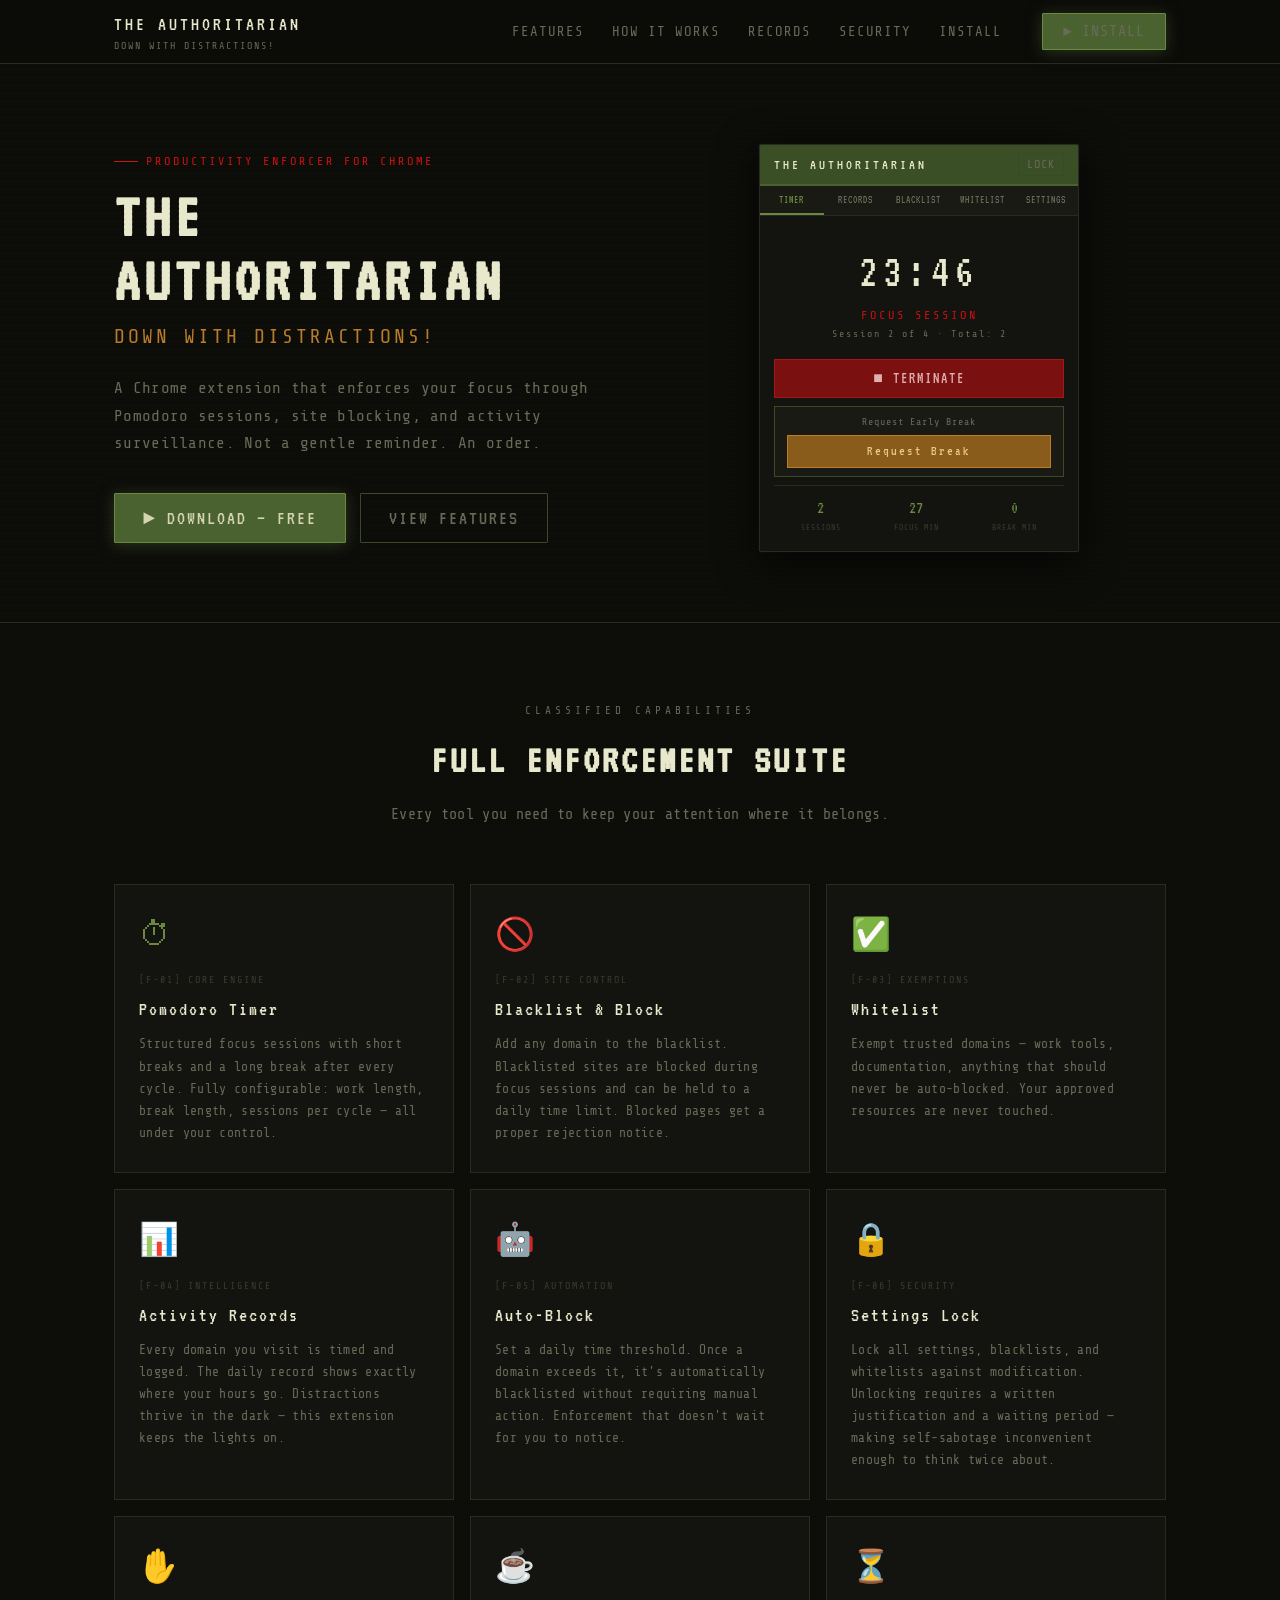
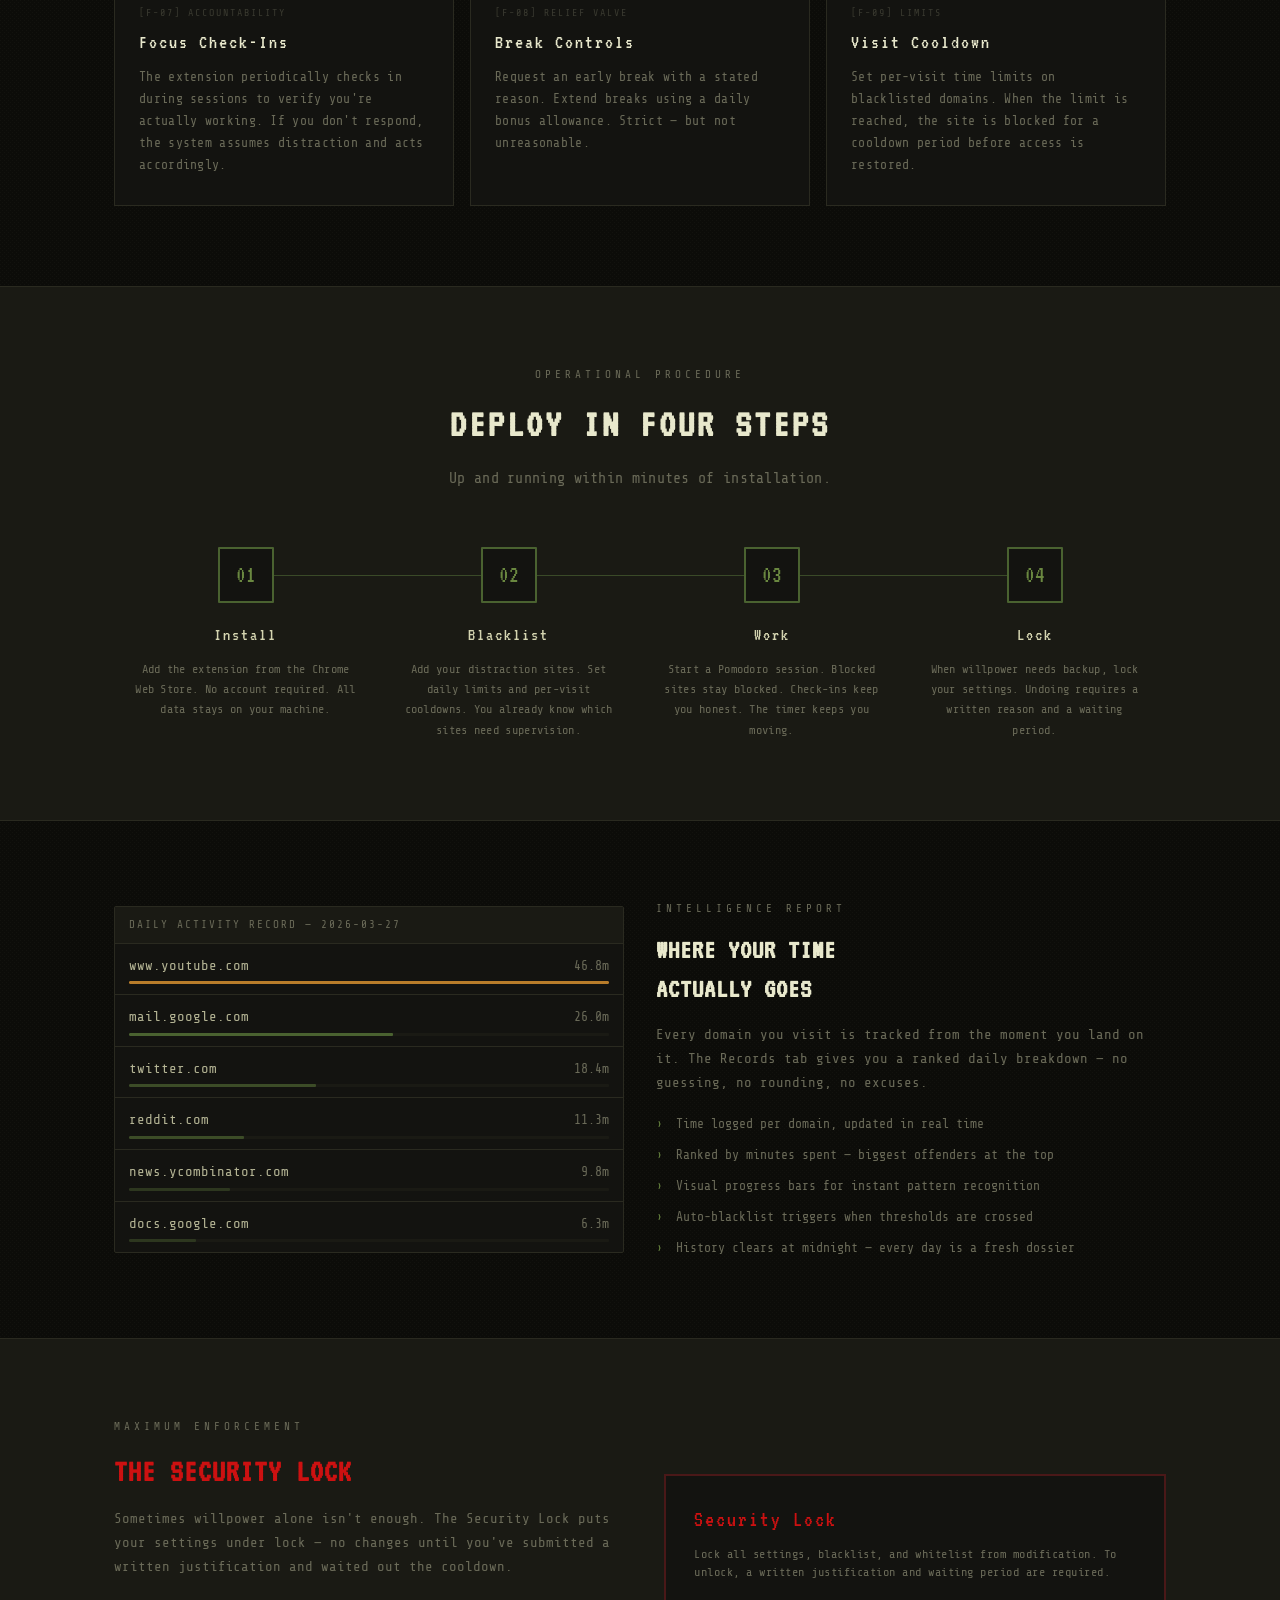
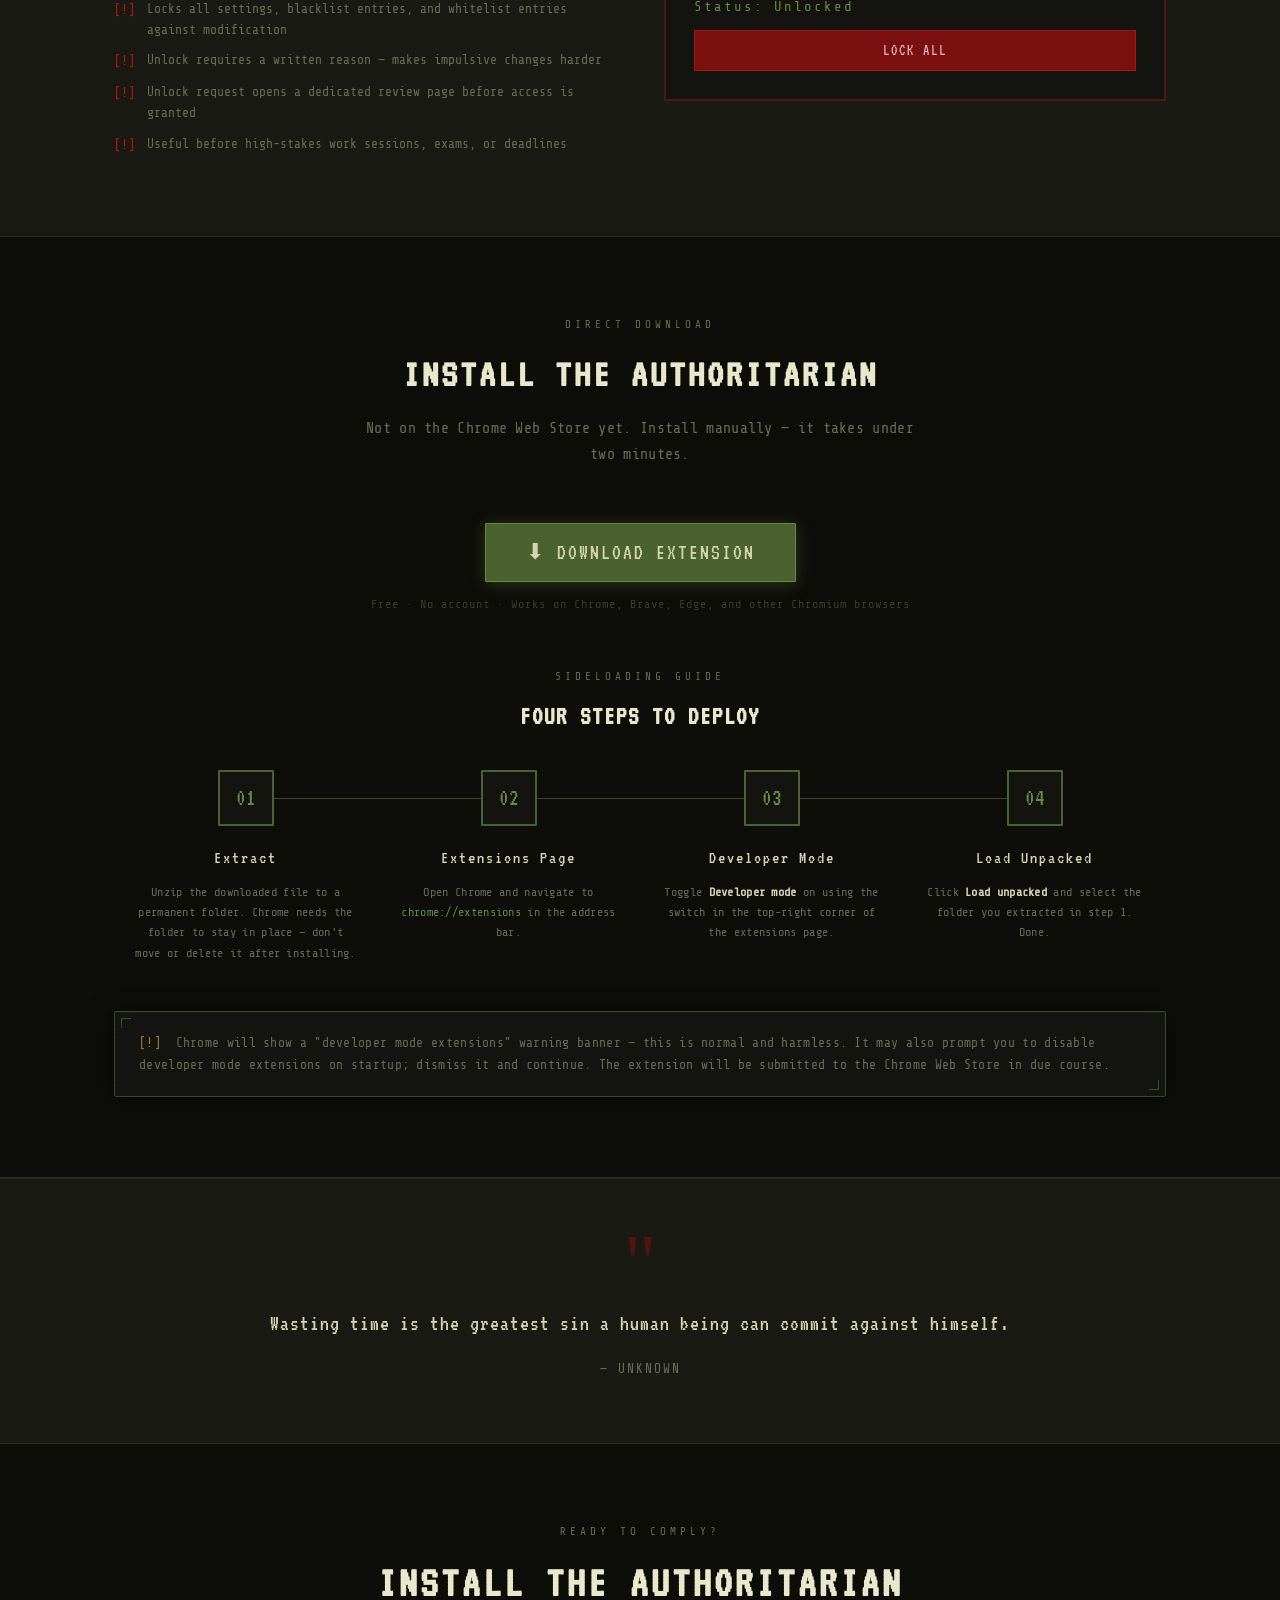
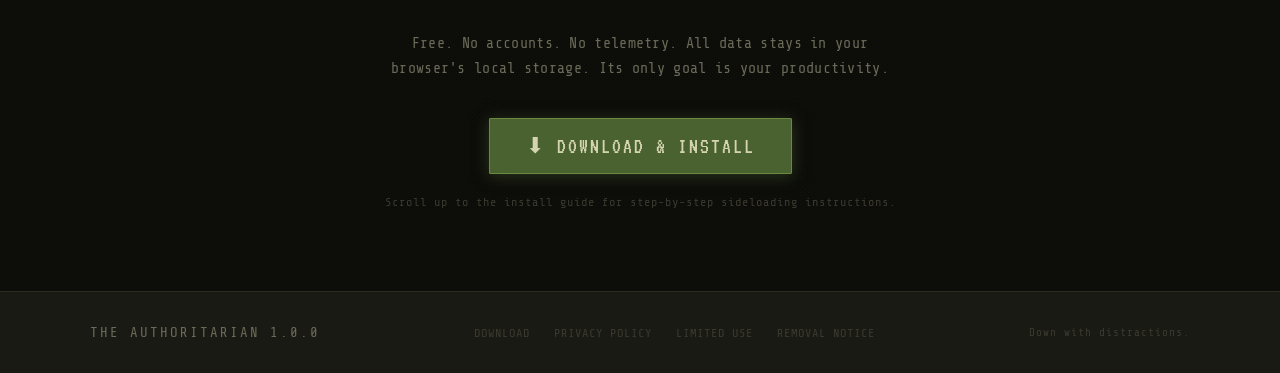
==== commit 0c63fbb5: "Add files via upload" ====
--- a/index.html
+++ b/index.html
@@ -464,9 +464,11 @@
        ============================================================ -->
   <footer>
     <div class="footer-inner">
-      <div class="footer-brand">The Authoritarian v1</div>
+      <div class="footer-brand">The Authoritarian 1.0.0</div>
       <ul class="footer-links">
         <li><a href="the-authoritarian.zip" download>Download</a></li>
+        <li><a href="privacy-policy.html">Privacy Policy</a></li>
+        <li><a href="limited-use.html">Limited Use</a></li>
         <li><a href="uninstall.html">Removal Notice</a></li>
       </ul>
       <div class="footer-copy">Down with distractions.</div>
